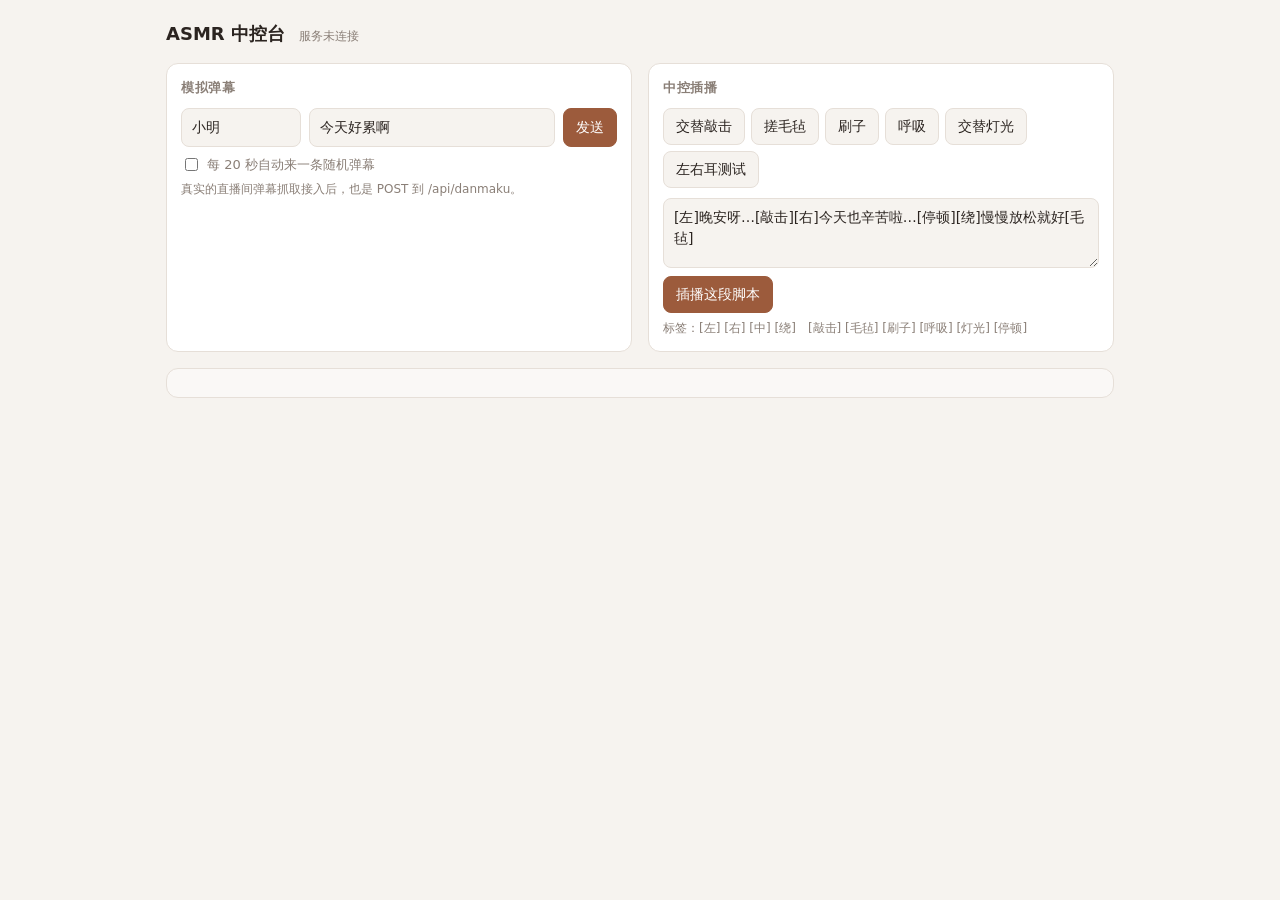
==== asmr/stage/control.html @ b4bb2354 "feat(asmr): 独立的 ASMR 直播舞台 不依赖 DSH 的 asmr/ 模块：弹幕 → LLM 导演写带标签的耳语台词 → 可插拔 TTS（say / bridge / http，如 GP" ====
<!doctype html>
<html lang="zh-CN">
<head>
  <meta charset="utf-8">
  <meta name="viewport" content="width=device-width, initial-scale=1">
  <title>ASMR Control</title>
  <style>
    :root {
      --bg: #f6f3ef; --panel: #ffffff; --ink: #2b2420; --dim: #8a7f77; --line: #e6dfd8;
      --accent: #9c5b3c; --accent-ink: #ffffff; --log: #faf8f6;
    }
    @media (prefers-color-scheme: dark) {
      :root:not([data-theme="light"]) {
        --bg: #14110f; --panel: #1d1916; --ink: #efe7e0; --dim: #9b8f86; --line: #2f2925;
        --accent: #d08a66; --accent-ink: #1a120d; --log: #181512;
      }
    }
    * { box-sizing: border-box; }
    body { margin: 0; background: var(--bg); color: var(--ink); font: 14px/1.5 "PingFang SC", system-ui, sans-serif; }
    main { max-width: 980px; margin: 0 auto; padding: 20px 16px 40px; display: grid; gap: 16px; grid-template-columns: 1fr 1fr; }
    @media (max-width: 760px) { main { grid-template-columns: 1fr; } }
    h1 { grid-column: 1 / -1; margin: 0; font-size: 18px; font-weight: 600; }
    h1 small { color: var(--dim); font-weight: 400; margin-left: 8px; font-size: 13px; }
    section { background: var(--panel); border: 1px solid var(--line); border-radius: 12px; padding: 14px; }
    h2 { margin: 0 0 10px; font-size: 13px; font-weight: 600; color: var(--dim); letter-spacing: 0.04em; }
    .row { display: flex; gap: 8px; margin-bottom: 8px; }
    input, textarea { width: 100%; font: inherit; color: inherit; background: var(--bg); border: 1px solid var(--line); border-radius: 8px; padding: 8px 10px; }
    input.user { max-width: 120px; }
    textarea { min-height: 70px; resize: vertical; }
    button { font: inherit; border: 1px solid var(--line); background: var(--bg); color: var(--ink); border-radius: 8px; padding: 7px 12px; cursor: pointer; white-space: nowrap; }
    button.primary { background: var(--accent); color: var(--accent-ink); border-color: var(--accent); }
    button:active { transform: translateY(1px); }
    .chips { display: flex; flex-wrap: wrap; gap: 6px; }
    .hint { color: var(--dim); font-size: 12px; margin-top: 6px; }
    #status { font-size: 12px; color: var(--dim); }
    #log { grid-column: 1 / -1; background: var(--log); max-height: 340px; overflow: auto; font-size: 12.5px; }
    #log div { padding: 4px 0; border-bottom: 1px dashed var(--line); word-break: break-all; }
    #log .dm { color: var(--accent); }
    label.toggle { display: flex; align-items: center; gap: 6px; color: var(--dim); font-size: 13px; }
  </style>
</head>
<body>
<main>
  <h1>ASMR 中控台 <small id="status">连接中…</small></h1>

  <section>
    <h2>模拟弹幕</h2>
    <div class="row">
      <input class="user" id="user" value="小明" placeholder="昵称">
      <input id="text" placeholder="弹幕内容，回车发送" value="今天好累啊">
      <button class="primary" id="send">发送</button>
    </div>
    <label class="toggle"><input type="checkbox" id="auto" style="width:auto"> 每 20 秒自动来一条随机弹幕</label>
    <div class="hint">真实的直播间弹幕抓取接入后，也是 POST 到 /api/danmaku。</div>
  </section>

  <section>
    <h2>中控插播</h2>
    <div class="chips" id="quick">
      <button data-s="[中][敲击]">交替敲击</button>
      <button data-s="[中][毛毡]">搓毛毡</button>
      <button data-s="[绕][刷子]">刷子</button>
      <button data-s="[中][呼吸]">呼吸</button>
      <button data-s="[中][灯光][毛毡]">交替灯光</button>
      <button data-s="[左]左耳…[右]右耳…[绕]绕一圈">左右耳测试</button>
    </div>
    <div class="row" style="margin-top:10px">
      <textarea id="script">[左]晚安呀…[敲击][右]今天也辛苦啦…[停顿][绕]慢慢放松就好[毛毡]</textarea>
    </div>
    <button class="primary" id="cue">插播这段脚本</button>
    <div class="hint">标签：[左] [右] [中] [绕]　[敲击] [毛毡] [刷子] [呼吸] [灯光] [停顿]</div>
  </section>

  <section id="log"></section>
</main>
<script>
'use strict'
const $ = (id) => document.getElementById(id)
const log = $('log')
function addLog (text, cls) {
  const div = document.createElement('div')
  if (cls) div.className = cls
  div.textContent = `${new Date().toLocaleTimeString()}  ${text}`
  log.prepend(div)
  while (log.children.length > 200) log.lastChild.remove()
}
async function post (url, body) {
  const resp = await fetch(url, { method: 'POST', headers: { 'Content-Type': 'application/json' }, body: JSON.stringify(body) })
  if (!resp.ok) addLog(`请求失败 ${resp.status}: ${await resp.text()}`)
}
function sendDanmaku (user, text) {
  if (!text.trim()) return
  post('/api/danmaku', { user, text })
}
$('send').onclick = () => { sendDanmaku($('user').value, $('text').value); $('text').value = '' }
$('text').onkeydown = (e) => { if (e.key === 'Enter' && !e.isComposing) $('send').click() }
$('cue').onclick = () => post('/api/cue', { script: $('script').value })
$('quick').onclick = (e) => { const s = e.target.dataset.s; if (s) post('/api/cue', { script: s }) }

const fakeUsers = ['月亮不睡', '小鹿', '加班狗', '晚风', '橘子汽水', '失眠星人', '阿哲', '团团']
const fakeTexts = ['晚上好', '今天好累啊', '能叫一下我的名字吗', '睡不着', '声音好好听', '刚下班', '想听敲击声', '明天要考试了好紧张', '左耳好舒服', '陪我待一会儿']
let autoTimer = 0
$('auto').onchange = (e) => {
  clearInterval(autoTimer)
  if (e.target.checked) {
    const fire = () => sendDanmaku(fakeUsers[Math.random() * fakeUsers.length | 0], fakeTexts[Math.random() * fakeTexts.length | 0])
    fire()
    autoTimer = setInterval(fire, 20000)
  }
}

async function refreshStatus () {
  try {
    const s = await (await fetch('/api/status')).json()
    $('status').textContent = `TTS: ${s.tts} · LLM: ${s.llm ? '已接入' : '未配置（用备用台词）'} · 待回复 ${s.pending_danmaku} · 已就绪 ${s.ready}` +
      (s.playing ? ` · 播放中 ${s.remaining.toFixed(1)}s` : '')
  } catch { $('status').textContent = '服务未连接' }
}
setInterval(refreshStatus, 1000)

function connect () {
  const ws = new WebSocket(`ws://${location.host}/ws`)
  ws.onmessage = (ev) => {
    const msg = JSON.parse(ev.data)
    if (msg.type === 'log') addLog(msg.text)
    else if (msg.type === 'danmaku') addLog(`弹幕 ${msg.user}：${msg.text}`, 'dm')
  }
  ws.onclose = () => setTimeout(connect, 2000)
  setInterval(() => ws.readyState === 1 && ws.send('ping'), 20000)
}
connect()
</script>
</body>
</html>
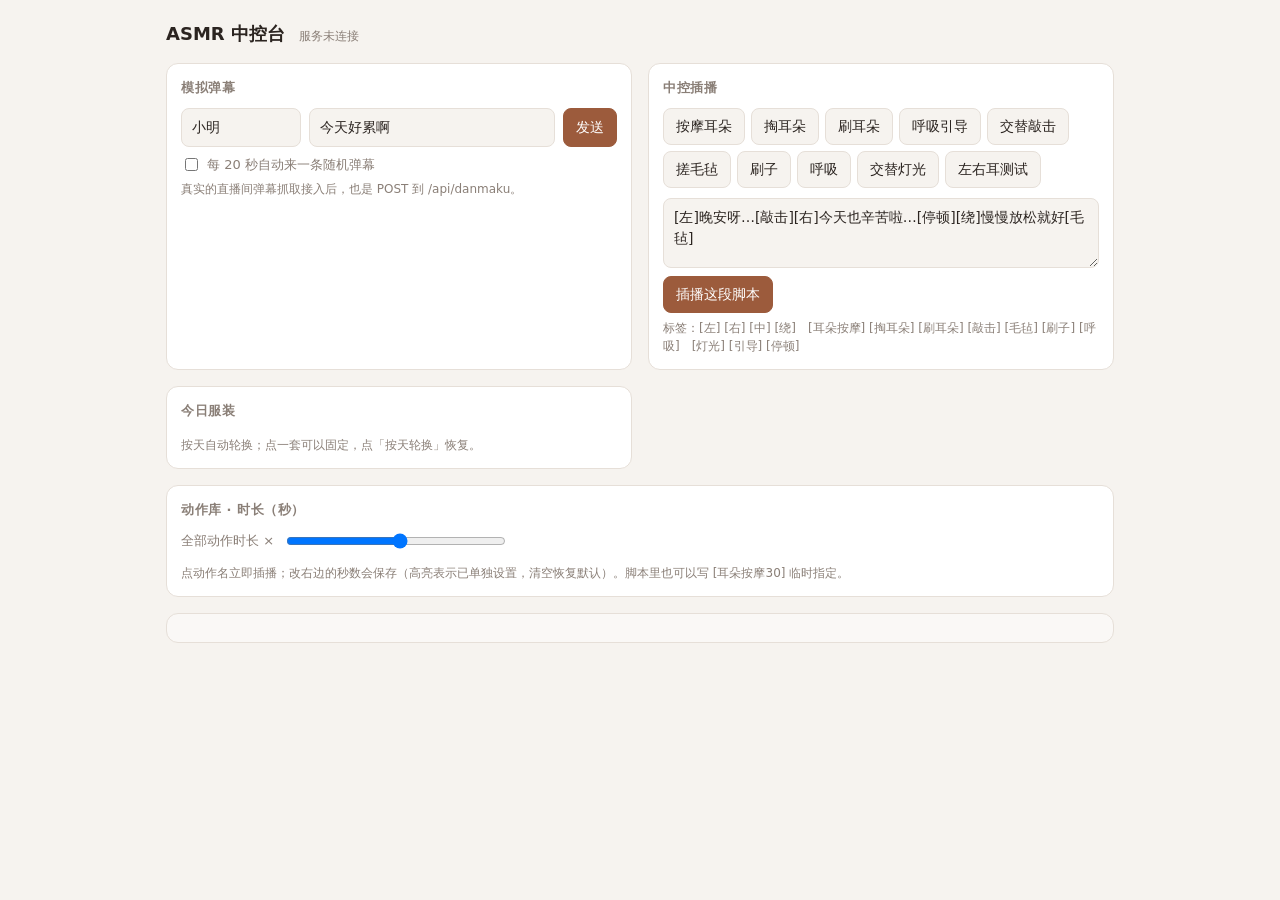
==== commit f40bfc20: "feat(asmr): 本地耳语声线、动作库、换装与道具场景、画面连贯 - 声线：asmr/tts_server.py 在 Mac 本地跑 Qwen3-TTS（MLX），tools/design_vo" ====
--- a/asmr/stage/control.html
+++ b/asmr/stage/control.html
@@ -33,6 +33,17 @@
     .chips { display: flex; flex-wrap: wrap; gap: 6px; }
     .hint { color: var(--dim); font-size: 12px; margin-top: 6px; }
     #status { font-size: 12px; color: var(--dim); }
+    #lib { grid-column: 1 / -1; }
+    .group { margin-bottom: 12px; }
+    .group h3 { margin: 0 0 6px; font-size: 12px; font-weight: 600; color: var(--dim); }
+    .acts { display: flex; flex-wrap: wrap; gap: 8px; }
+    .act { display: flex; align-items: center; gap: 4px; border: 1px solid var(--line); border-radius: 8px; padding: 3px 4px 3px 3px; background: var(--bg); }
+    .act button { border: none; padding: 4px 8px; }
+    .act input { width: 52px; padding: 3px 4px; text-align: right; }
+    .act.pinned input { border-color: var(--accent); }
+    .act span { color: var(--dim); font-size: 12px; }
+    .scale { display: flex; align-items: center; gap: 10px; margin-bottom: 12px; color: var(--dim); font-size: 13px; }
+    .scale input { width: 220px; padding: 0; }
     #log { grid-column: 1 / -1; background: var(--log); max-height: 340px; overflow: auto; font-size: 12.5px; }
     #log div { padding: 4px 0; border-bottom: 1px dashed var(--line); word-break: break-all; }
     #log .dm { color: var(--accent); }
@@ -57,6 +68,10 @@
   <section>
     <h2>中控插播</h2>
     <div class="chips" id="quick">
+      <button data-s="[左][耳朵按摩][右][耳朵按摩]">按摩耳朵</button>
+      <button data-s="[左][掏耳朵][右][掏耳朵]">掏耳朵</button>
+      <button data-s="[左][刷耳朵][右][刷耳朵]">刷耳朵</button>
+      <button data-s="[中]跟着灯光…[引导]慢慢吸气…[停顿][停顿]慢慢呼气…[停顿][停顿]">呼吸引导</button>
       <button data-s="[中][敲击]">交替敲击</button>
       <button data-s="[中][毛毡]">搓毛毡</button>
       <button data-s="[绕][刷子]">刷子</button>
@@ -68,7 +83,20 @@
       <textarea id="script">[左]晚安呀…[敲击][右]今天也辛苦啦…[停顿][绕]慢慢放松就好[毛毡]</textarea>
     </div>
     <button class="primary" id="cue">插播这段脚本</button>
-    <div class="hint">标签：[左] [右] [中] [绕]　[敲击] [毛毡] [刷子] [呼吸] [灯光] [停顿]</div>
+    <div class="hint">标签：[左] [右] [中] [绕]　[耳朵按摩] [掏耳朵] [刷耳朵] [敲击] [毛毡] [刷子] [呼吸]　[灯光] [引导] [停顿]</div>
+  </section>
+
+  <section>
+    <h2>今日服装</h2>
+    <div class="chips" id="outfits"></div>
+    <div class="hint" id="outfitHint">按天自动轮换；点一套可以固定，点「按天轮换」恢复。</div>
+  </section>
+
+  <section id="lib">
+    <h2>动作库 · 时长（秒）</h2>
+    <div class="scale">全部动作时长 ×<input type="range" id="scale" min="0.5" max="3" step="0.1"><b id="scaleVal"></b></div>
+    <div id="groups"></div>
+    <div class="hint">点动作名立即插播；改右边的秒数会保存（高亮表示已单独设置，清空恢复默认）。脚本里也可以写 [耳朵按摩30] 临时指定。</div>
   </section>
 
   <section id="log"></section>
@@ -109,6 +137,60 @@
   }
 }
 
+async function loadOutfits () {
+  const data = await (await fetch('/api/outfits')).json()
+  const box = $('outfits')
+  box.innerHTML = ''
+  const mk = (label, name, on) => {
+    const b = document.createElement('button')
+    b.textContent = label
+    if (on) b.className = 'primary'
+    b.onclick = async () => { await post('/api/outfit', { name }); loadOutfits() }
+    box.appendChild(b)
+  }
+  mk('按天轮换', null, !data.pinned)
+  for (const name of data.outfits) mk(name.replace(/^\d+-/, ''), name, name === data.current && data.pinned)
+  $('outfitHint').textContent = `当前：${data.current || '无素材'}（${data.pinned ? '已固定' : '按天轮换'}）`
+}
+loadOutfits()
+
+const EAR_GROUP = '耳朵'
+async function loadActions () {
+  const data = await (await fetch('/api/actions')).json()
+  $('scale').value = data.scale
+  $('scaleVal').textContent = data.scale.toFixed(1)
+  const groups = {}
+  for (const a of data.actions) (groups[a.group] = groups[a.group] || []).push(a)
+  const box = $('groups')
+  box.innerHTML = ''
+  for (const [name, list] of Object.entries(groups)) {
+    const g = document.createElement('div')
+    g.className = 'group'
+    g.innerHTML = `<h3>${name}</h3><div class="acts"></div>`
+    for (const a of list) {
+      const el = document.createElement('div')
+      el.className = 'act' + (a.pinned ? ' pinned' : '')
+      const btn = document.createElement('button')
+      btn.textContent = a.tag
+      btn.onclick = () => post('/api/cue', { script: (name === EAR_GROUP ? '' : '[中]') + `[${a.tag}]` })
+      const inp = document.createElement('input')
+      inp.type = 'number'; inp.min = 2; inp.max = 120; inp.step = 1
+      inp.value = a.seconds
+      inp.title = `默认 ${a.default} 秒`
+      inp.onchange = async () => {
+        await post('/api/actions', { key: a.key, seconds: inp.value === '' ? null : Number(inp.value) })
+        loadActions()
+      }
+      el.append(btn, inp, Object.assign(document.createElement('span'), { textContent: 's' }))
+      g.querySelector('.acts').appendChild(el)
+    }
+    box.appendChild(g)
+  }
+}
+$('scale').oninput = () => { $('scaleVal').textContent = Number($('scale').value).toFixed(1) }
+$('scale').onchange = async () => { await post('/api/actions', { scale: Number($('scale').value) }); loadActions() }
+loadActions()
+
 async function refreshStatus () {
   try {
     const s = await (await fetch('/api/status')).json()
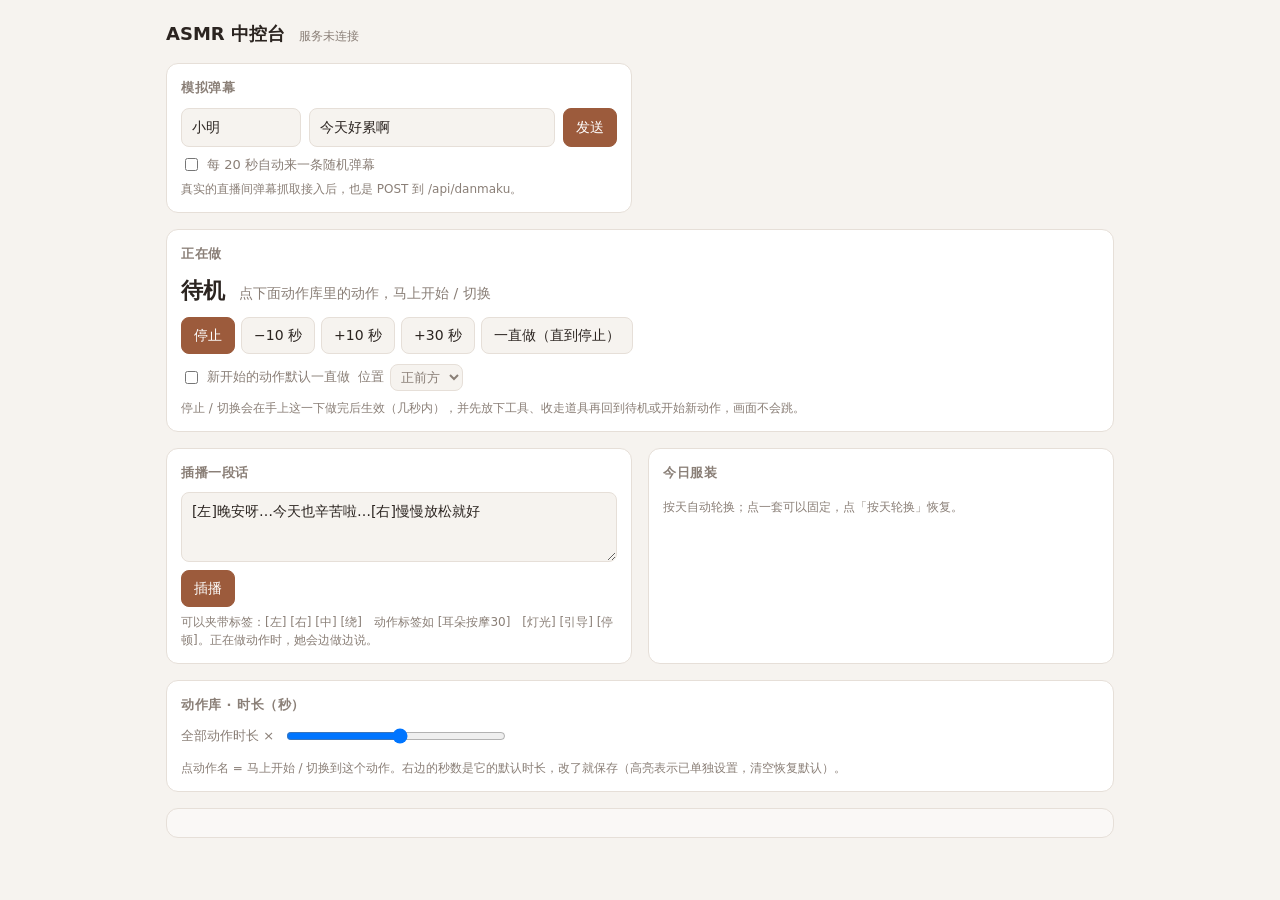
==== commit 627ac2c6: "feat(asmr): 实时排播（随时停/换/改时长）、画面稳定化、嵌套道具场景、柔光打光 - performer.py：把节目拆成一小段一小段实时排播（一个动作素材 / 一句耳语 /   一个过渡）" ====
--- a/asmr/stage/control.html
+++ b/asmr/stage/control.html
@@ -44,6 +44,11 @@
     .act span { color: var(--dim); font-size: 12px; }
     .scale { display: flex; align-items: center; gap: 10px; margin-bottom: 12px; color: var(--dim); font-size: 13px; }
     .scale input { width: 220px; padding: 0; }
+    #nowbox { grid-column: 1 / -1; }
+    .now { display: flex; align-items: baseline; gap: 14px; margin-bottom: 10px; }
+    .nowName { font-size: 22px; font-weight: 600; }
+    .nowMeta { color: var(--dim); font-variant-numeric: tabular-nums; }
+    select { font: inherit; color: inherit; background: var(--bg); border: 1px solid var(--line); border-radius: 8px; padding: 4px 6px; }
     #log { grid-column: 1 / -1; background: var(--log); max-height: 340px; overflow: auto; font-size: 12.5px; }
     #log div { padding: 4px 0; border-bottom: 1px dashed var(--line); word-break: break-all; }
     #log .dm { color: var(--accent); }
@@ -65,25 +70,37 @@
     <div class="hint">真实的直播间弹幕抓取接入后，也是 POST 到 /api/danmaku。</div>
   </section>
 
+  <section id="nowbox">
+    <h2>正在做</h2>
+    <div class="now">
+      <div class="nowName" id="nowName">待机</div>
+      <div class="nowMeta" id="nowMeta">点下面动作库里的动作，马上开始 / 切换</div>
+    </div>
+    <div class="chips">
+      <button class="primary" id="stopBtn">停止</button>
+      <button data-d="-10">−10 秒</button>
+      <button data-d="10">+10 秒</button>
+      <button data-d="30">+30 秒</button>
+      <button id="foreverBtn">一直做（直到停止）</button>
+    </div>
+    <div class="row" style="margin-top:10px">
+      <label class="toggle"><input type="checkbox" id="forever" style="width:auto"> 新开始的动作默认一直做</label>
+      <label class="toggle">位置
+        <select id="pos">
+          <option value="C">正前方</option><option value="L">左耳</option><option value="R">右耳</option><option value="SWEEP">左右</option>
+        </select>
+      </label>
+    </div>
+    <div class="hint">停止 / 切换会在手上这一下做完后生效（几秒内），并先放下工具、收走道具再回到待机或开始新动作，画面不会跳。</div>
+  </section>
+
   <section>
-    <h2>中控插播</h2>
-    <div class="chips" id="quick">
-      <button data-s="[左][耳朵按摩][右][耳朵按摩]">按摩耳朵</button>
-      <button data-s="[左][掏耳朵][右][掏耳朵]">掏耳朵</button>
-      <button data-s="[左][刷耳朵][右][刷耳朵]">刷耳朵</button>
-      <button data-s="[中]跟着灯光…[引导]慢慢吸气…[停顿][停顿]慢慢呼气…[停顿][停顿]">呼吸引导</button>
-      <button data-s="[中][敲击]">交替敲击</button>
-      <button data-s="[中][毛毡]">搓毛毡</button>
-      <button data-s="[绕][刷子]">刷子</button>
-      <button data-s="[中][呼吸]">呼吸</button>
-      <button data-s="[中][灯光][毛毡]">交替灯光</button>
-      <button data-s="[左]左耳…[右]右耳…[绕]绕一圈">左右耳测试</button>
-    </div>
-    <div class="row" style="margin-top:10px">
-      <textarea id="script">[左]晚安呀…[敲击][右]今天也辛苦啦…[停顿][绕]慢慢放松就好[毛毡]</textarea>
-    </div>
-    <button class="primary" id="cue">插播这段脚本</button>
-    <div class="hint">标签：[左] [右] [中] [绕]　[耳朵按摩] [掏耳朵] [刷耳朵] [敲击] [毛毡] [刷子] [呼吸]　[灯光] [引导] [停顿]</div>
+    <h2>插播一段话</h2>
+    <div class="row">
+      <textarea id="script">[左]晚安呀…今天也辛苦啦…[右]慢慢放松就好</textarea>
+    </div>
+    <button class="primary" id="cue">插播</button>
+    <div class="hint">可以夹带标签：[左] [右] [中] [绕]　动作标签如 [耳朵按摩30]　[灯光] [引导] [停顿]。正在做动作时，她会边做边说。</div>
   </section>
 
   <section>
@@ -96,7 +113,7 @@
     <h2>动作库 · 时长（秒）</h2>
     <div class="scale">全部动作时长 ×<input type="range" id="scale" min="0.5" max="3" step="0.1"><b id="scaleVal"></b></div>
     <div id="groups"></div>
-    <div class="hint">点动作名立即插播；改右边的秒数会保存（高亮表示已单独设置，清空恢复默认）。脚本里也可以写 [耳朵按摩30] 临时指定。</div>
+    <div class="hint">点动作名 = 马上开始 / 切换到这个动作。右边的秒数是它的默认时长，改了就保存（高亮表示已单独设置，清空恢复默认）。</div>
   </section>
 
   <section id="log"></section>
@@ -123,7 +140,16 @@
 $('send').onclick = () => { sendDanmaku($('user').value, $('text').value); $('text').value = '' }
 $('text').onkeydown = (e) => { if (e.key === 'Enter' && !e.isComposing) $('send').click() }
 $('cue').onclick = () => post('/api/cue', { script: $('script').value })
-$('quick').onclick = (e) => { const s = e.target.dataset.s; if (s) post('/api/cue', { script: s }) }
+$('stopBtn').onclick = () => post('/api/stop', {})
+$('foreverBtn').onclick = () => post('/api/length', { forever: true })
+document.querySelectorAll('[data-d]').forEach((b) => {
+  b.onclick = async () => {
+    const now = await (await fetch('/api/now')).json()
+    if (!now.action) return
+    const total = now.action.forever ? now.action.elapsed + 30 : now.action.elapsed + now.action.remaining
+    post('/api/length', { seconds: Math.max(3, total + Number(b.dataset.d)) })
+  }
+})
 
 const fakeUsers = ['月亮不睡', '小鹿', '加班狗', '晚风', '橘子汽水', '失眠星人', '阿哲', '团团']
 const fakeTexts = ['晚上好', '今天好累啊', '能叫一下我的名字吗', '睡不着', '声音好好听', '刚下班', '想听敲击声', '明天要考试了好紧张', '左耳好舒服', '陪我待一会儿']
@@ -154,7 +180,6 @@
 }
 loadOutfits()
 
-const EAR_GROUP = '耳朵'
 async function loadActions () {
   const data = await (await fetch('/api/actions')).json()
   $('scale').value = data.scale
@@ -172,7 +197,7 @@
       el.className = 'act' + (a.pinned ? ' pinned' : '')
       const btn = document.createElement('button')
       btn.textContent = a.tag
-      btn.onclick = () => post('/api/cue', { script: (name === EAR_GROUP ? '' : '[中]') + `[${a.tag}]` })
+      btn.onclick = () => post('/api/perform', { key: a.key, pos: $('pos').value, forever: $('forever').checked })
       const inp = document.createElement('input')
       inp.type = 'number'; inp.min = 2; inp.max = 120; inp.step = 1
       inp.value = a.seconds
@@ -194,8 +219,12 @@
 async function refreshStatus () {
   try {
     const s = await (await fetch('/api/status')).json()
-    $('status').textContent = `TTS: ${s.tts} · LLM: ${s.llm ? '已接入' : '未配置（用备用台词）'} · 待回复 ${s.pending_danmaku} · 已就绪 ${s.ready}` +
-      (s.playing ? ` · 播放中 ${s.remaining.toFixed(1)}s` : '')
+    $('status').textContent = `TTS: ${s.tts} · LLM: ${s.llm ? '已接入' : '未配置（用备用台词）'} · 待回复 ${s.pending_danmaku} · 排队 ${s.queued}`
+    const a = s.action
+    $('nowName').textContent = a ? a.tag : (s.scenes.length ? '收拾中…' : '待机')
+    $('nowMeta').textContent = a
+      ? `已做 ${a.elapsed.toFixed(0)} 秒 · ` + (a.forever ? '一直做，直到点停止' : `还剩 ${a.remaining.toFixed(0)} 秒`)
+      : (s.playing ? s.playing.what : '点下面动作库里的动作，马上开始 / 切换')
   } catch { $('status').textContent = '服务未连接' }
 }
 setInterval(refreshStatus, 1000)
